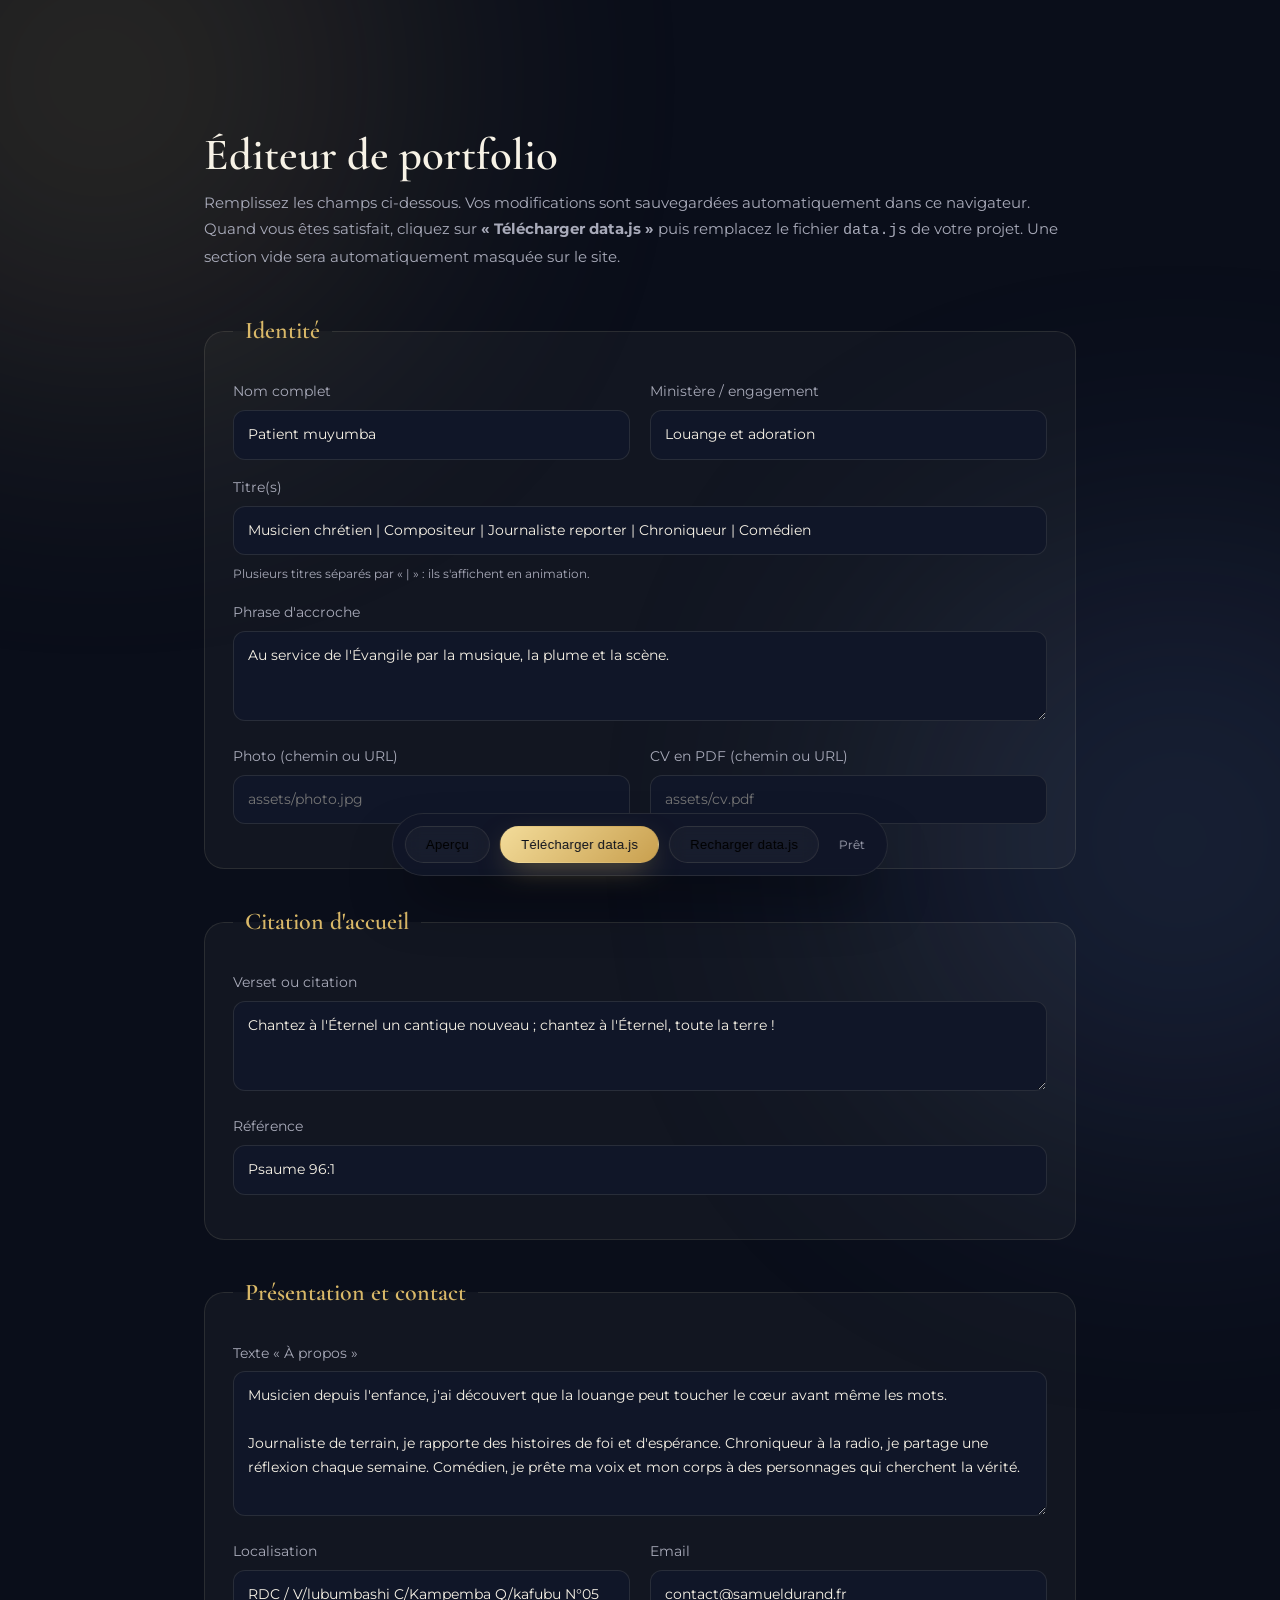
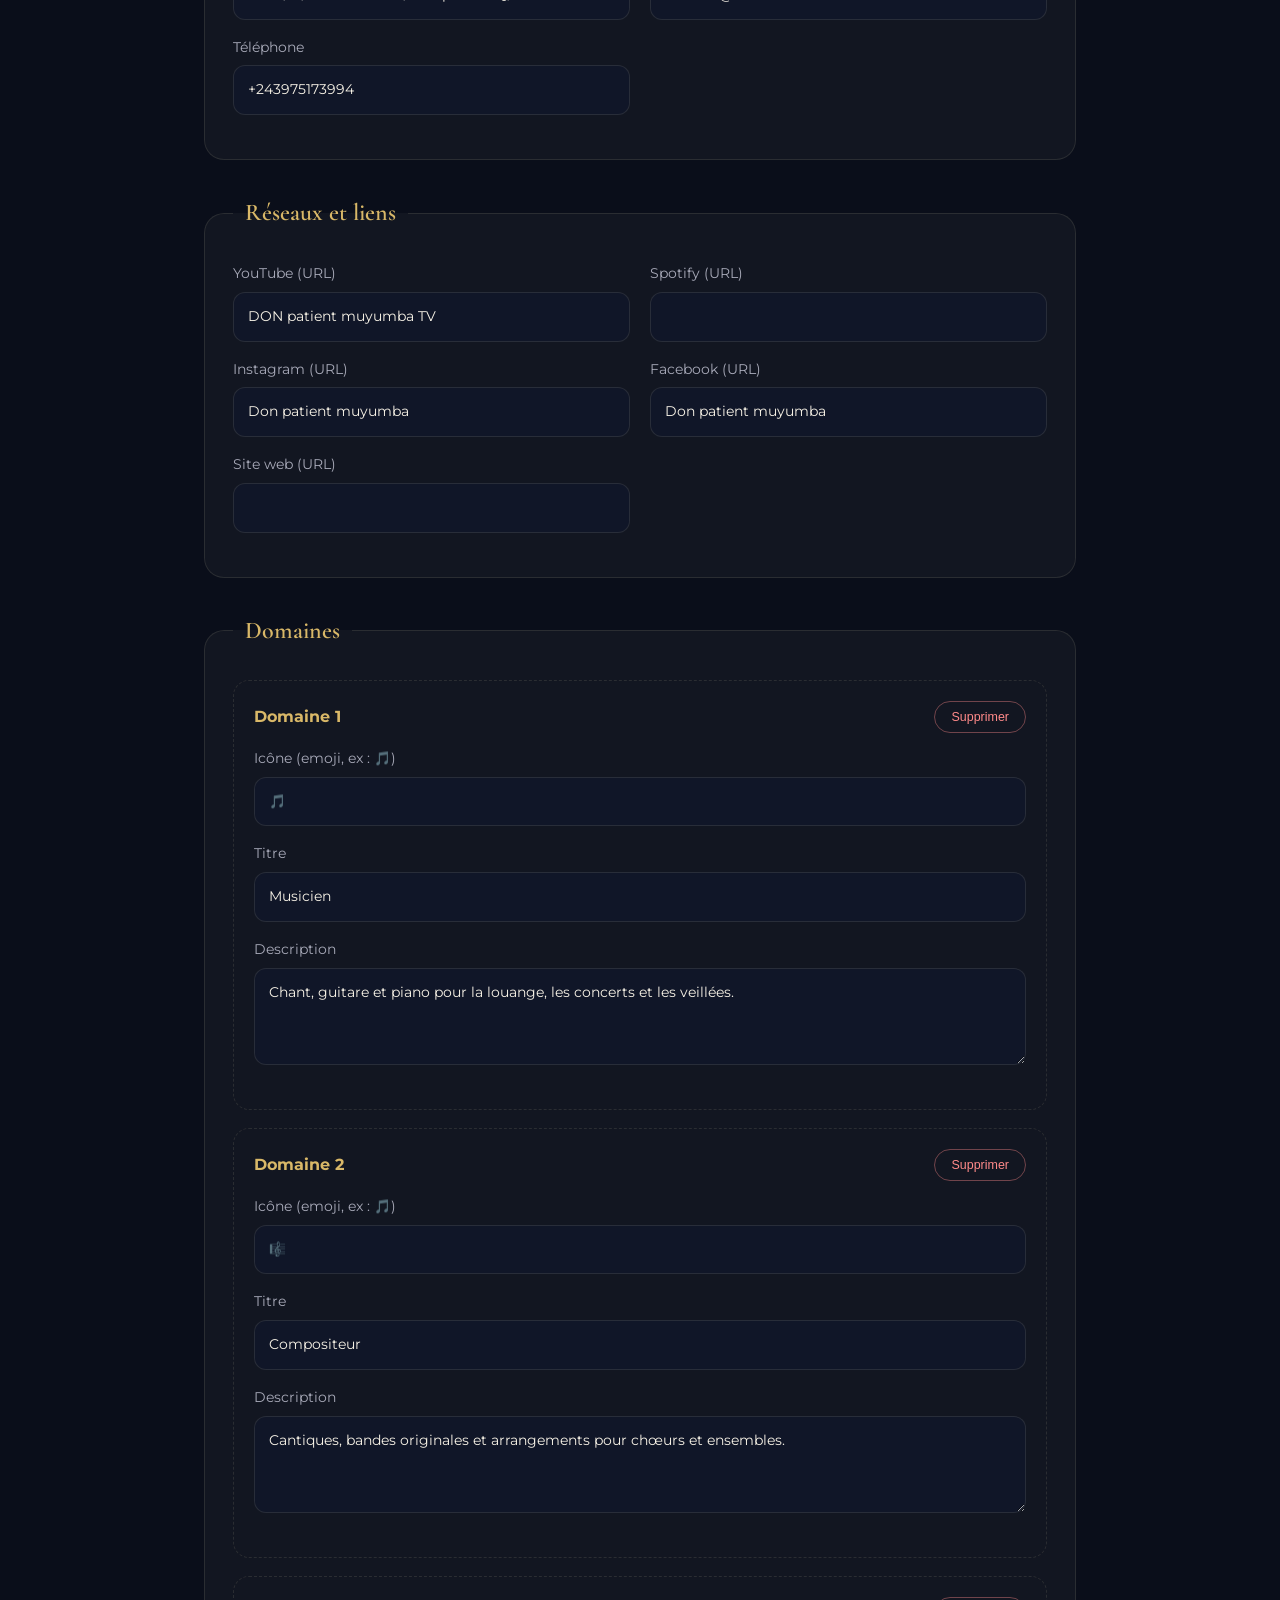
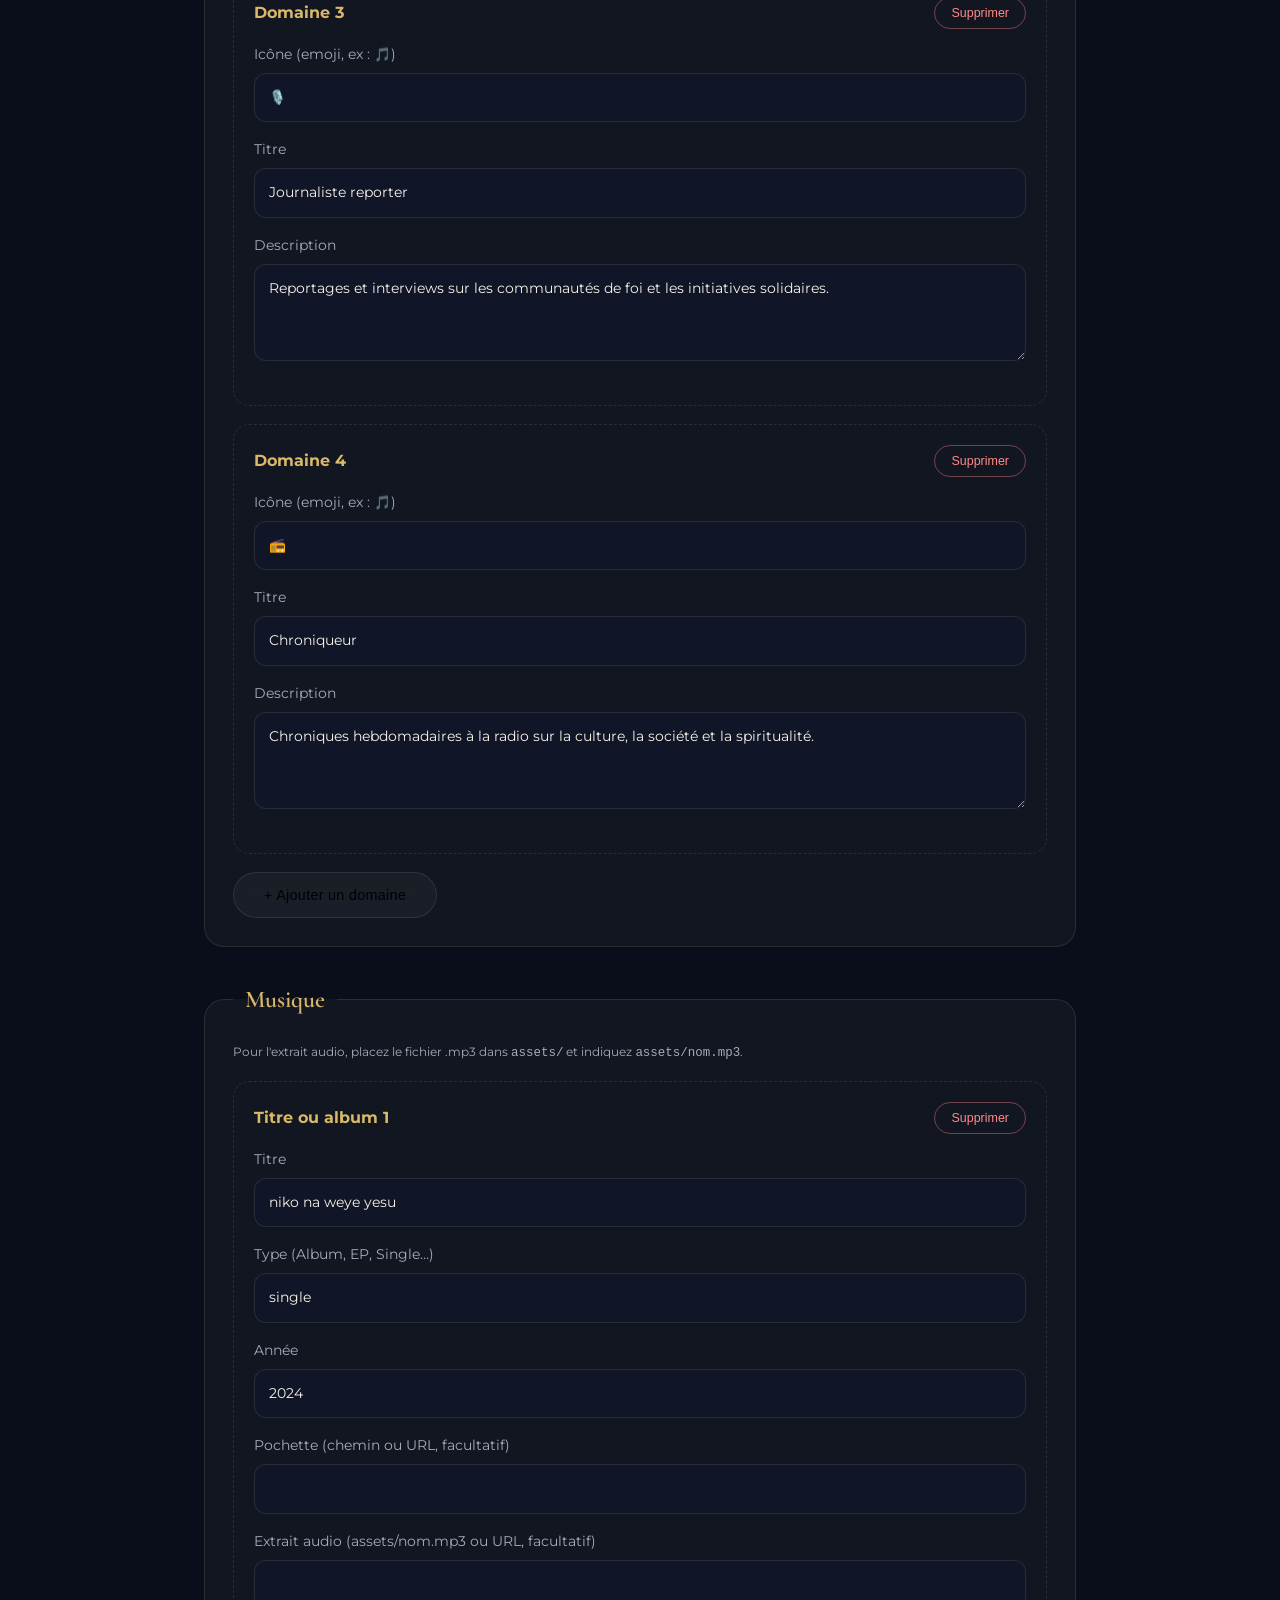
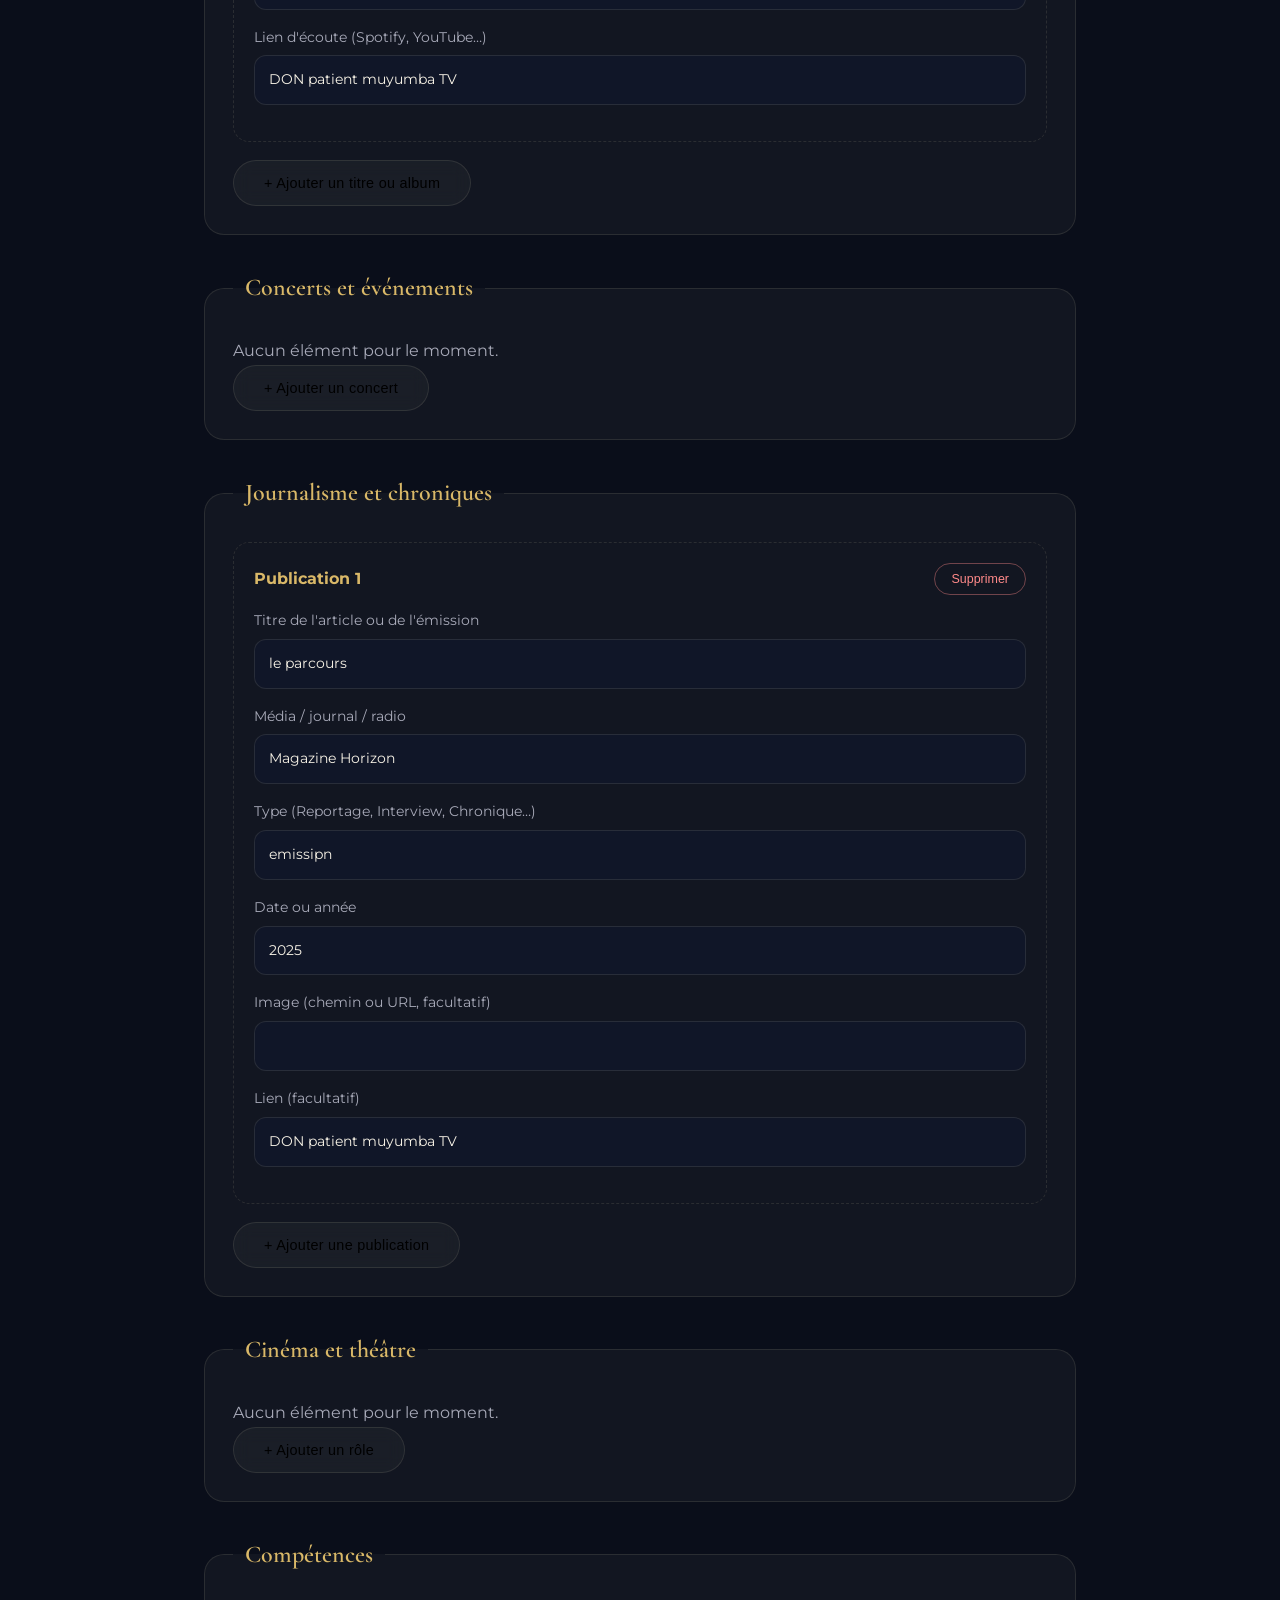
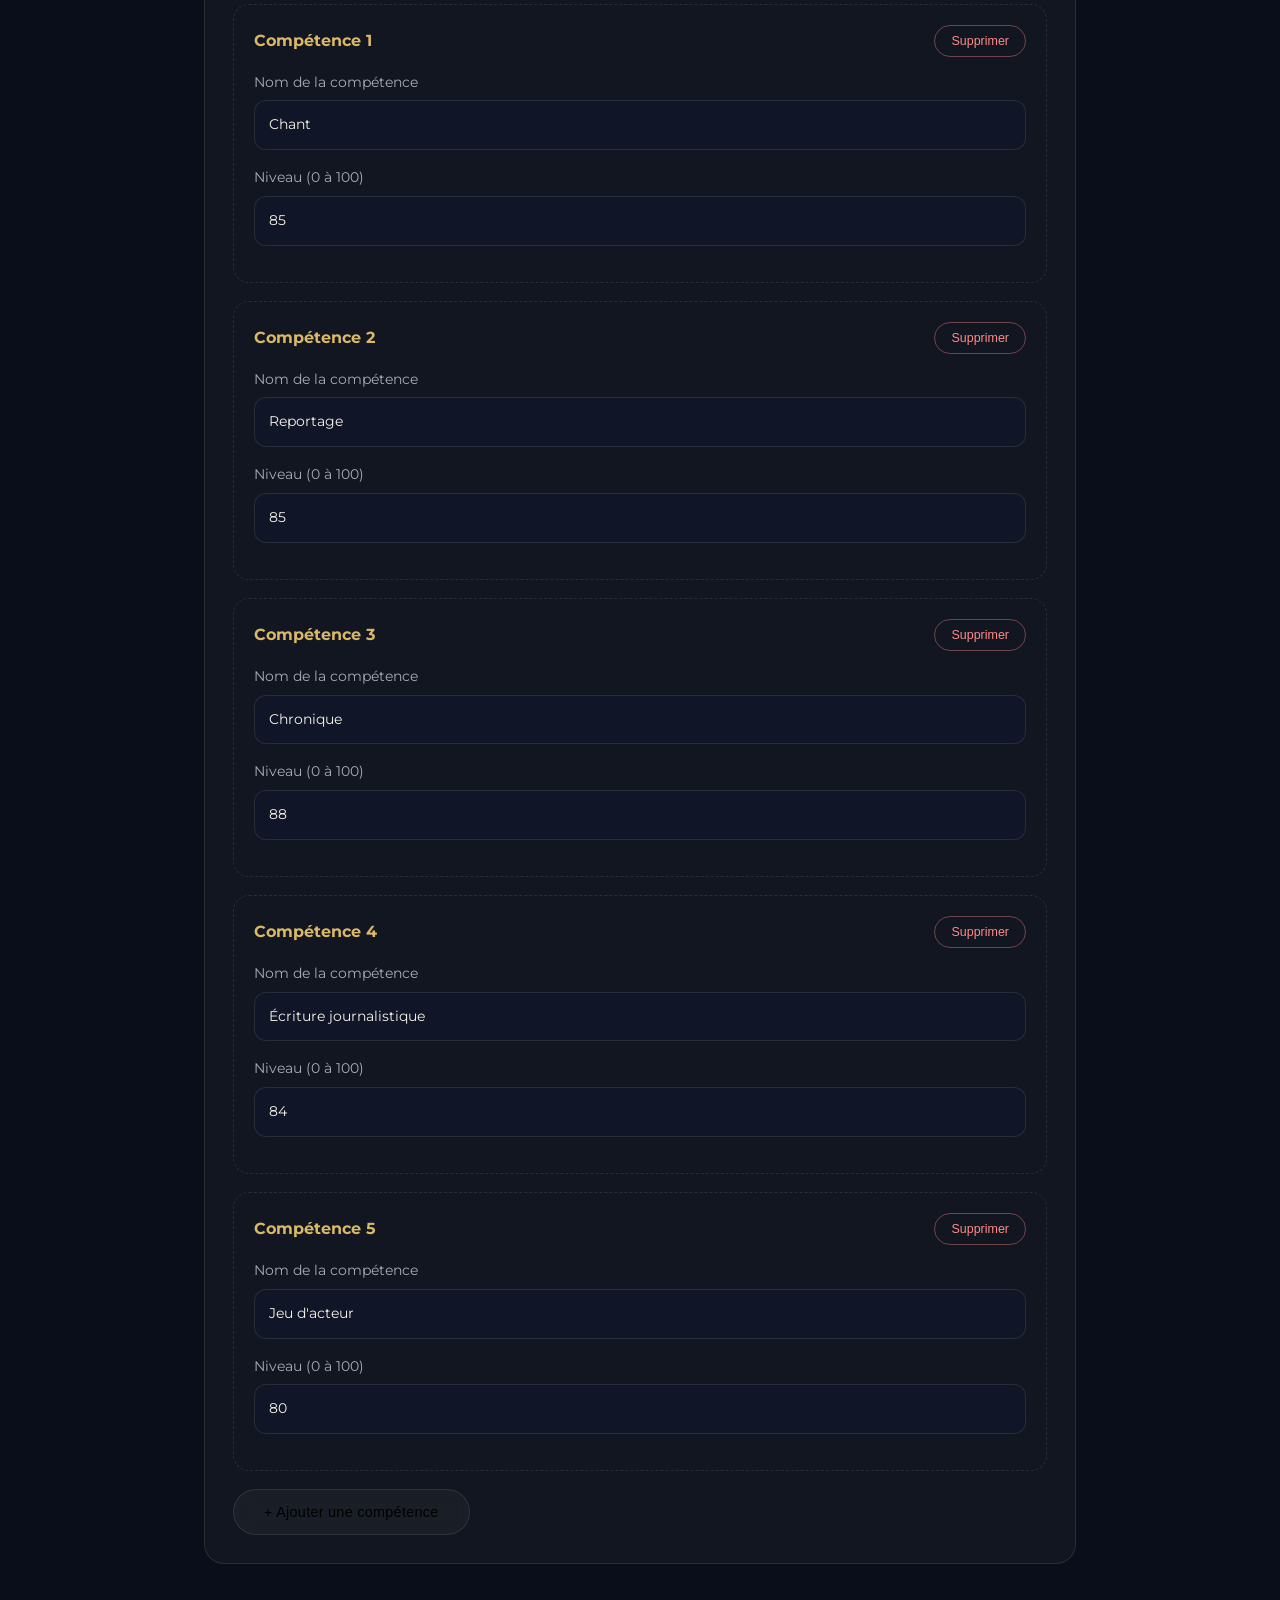
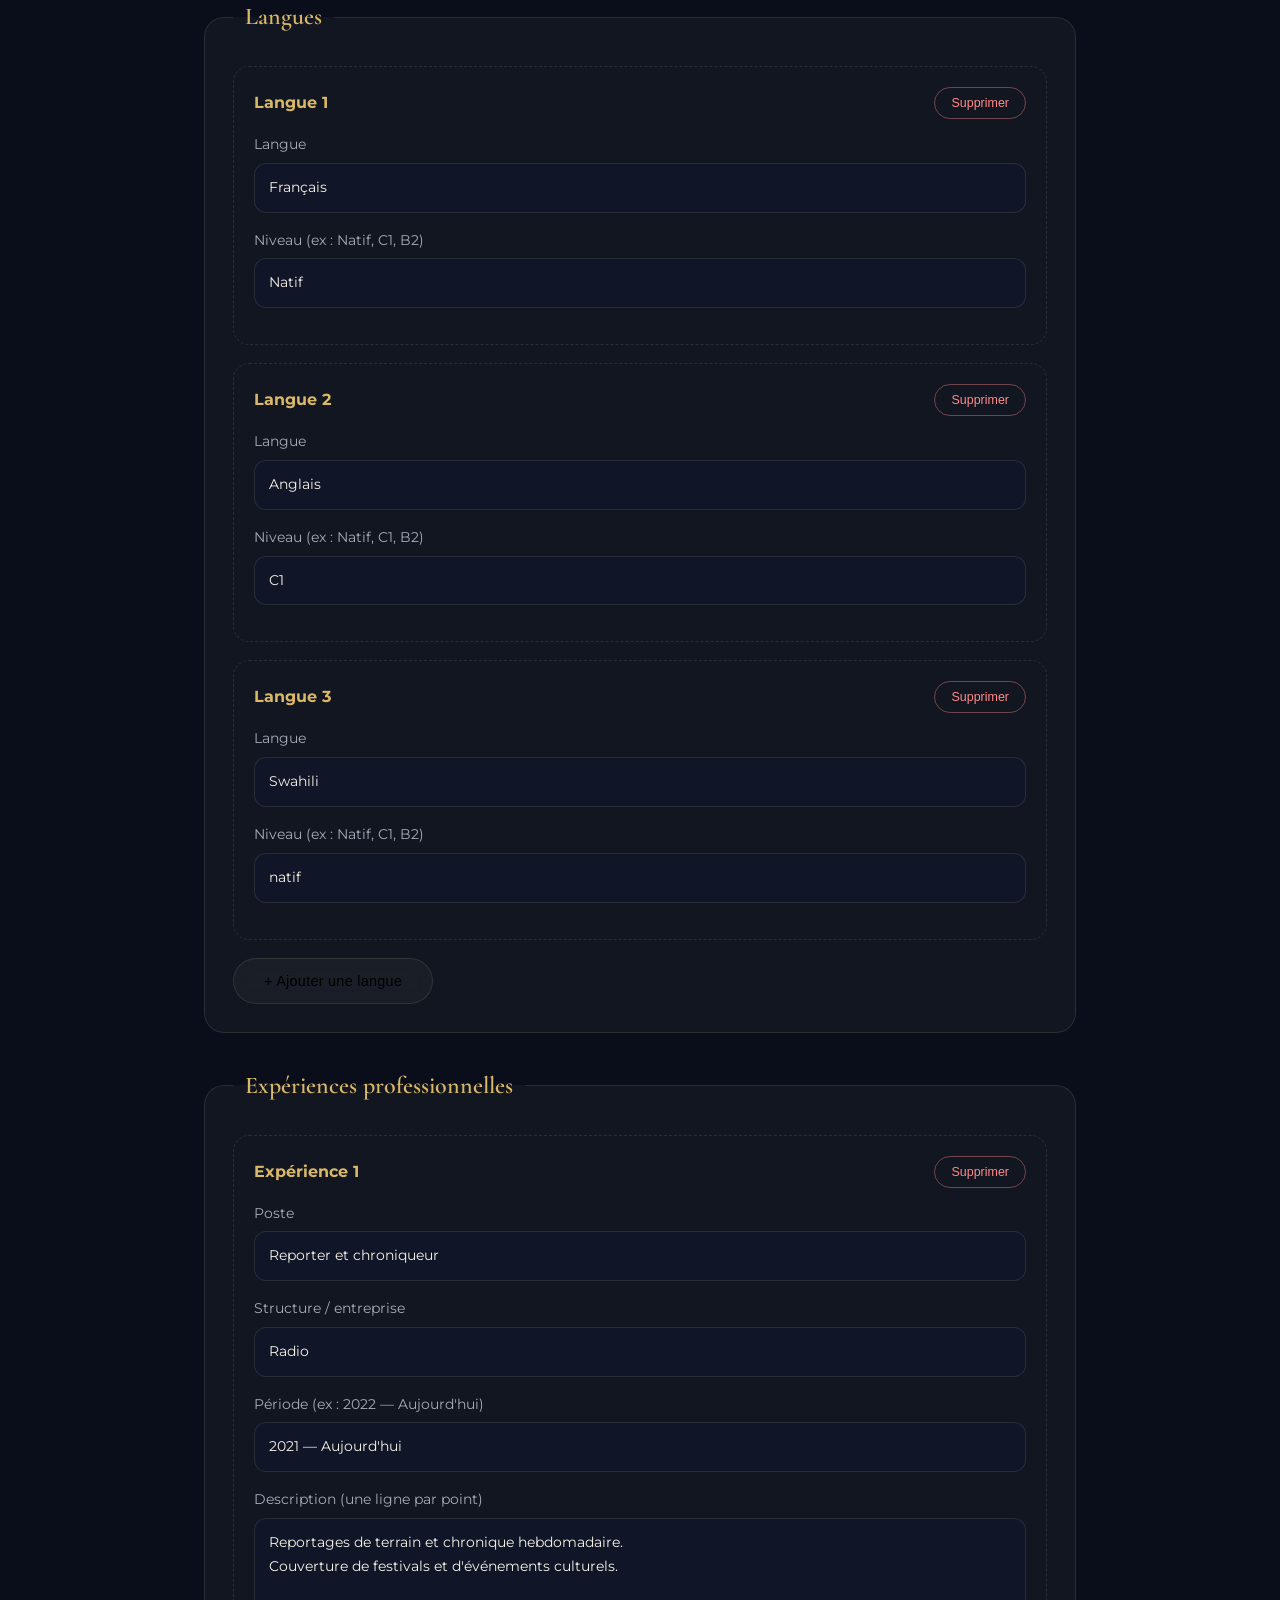
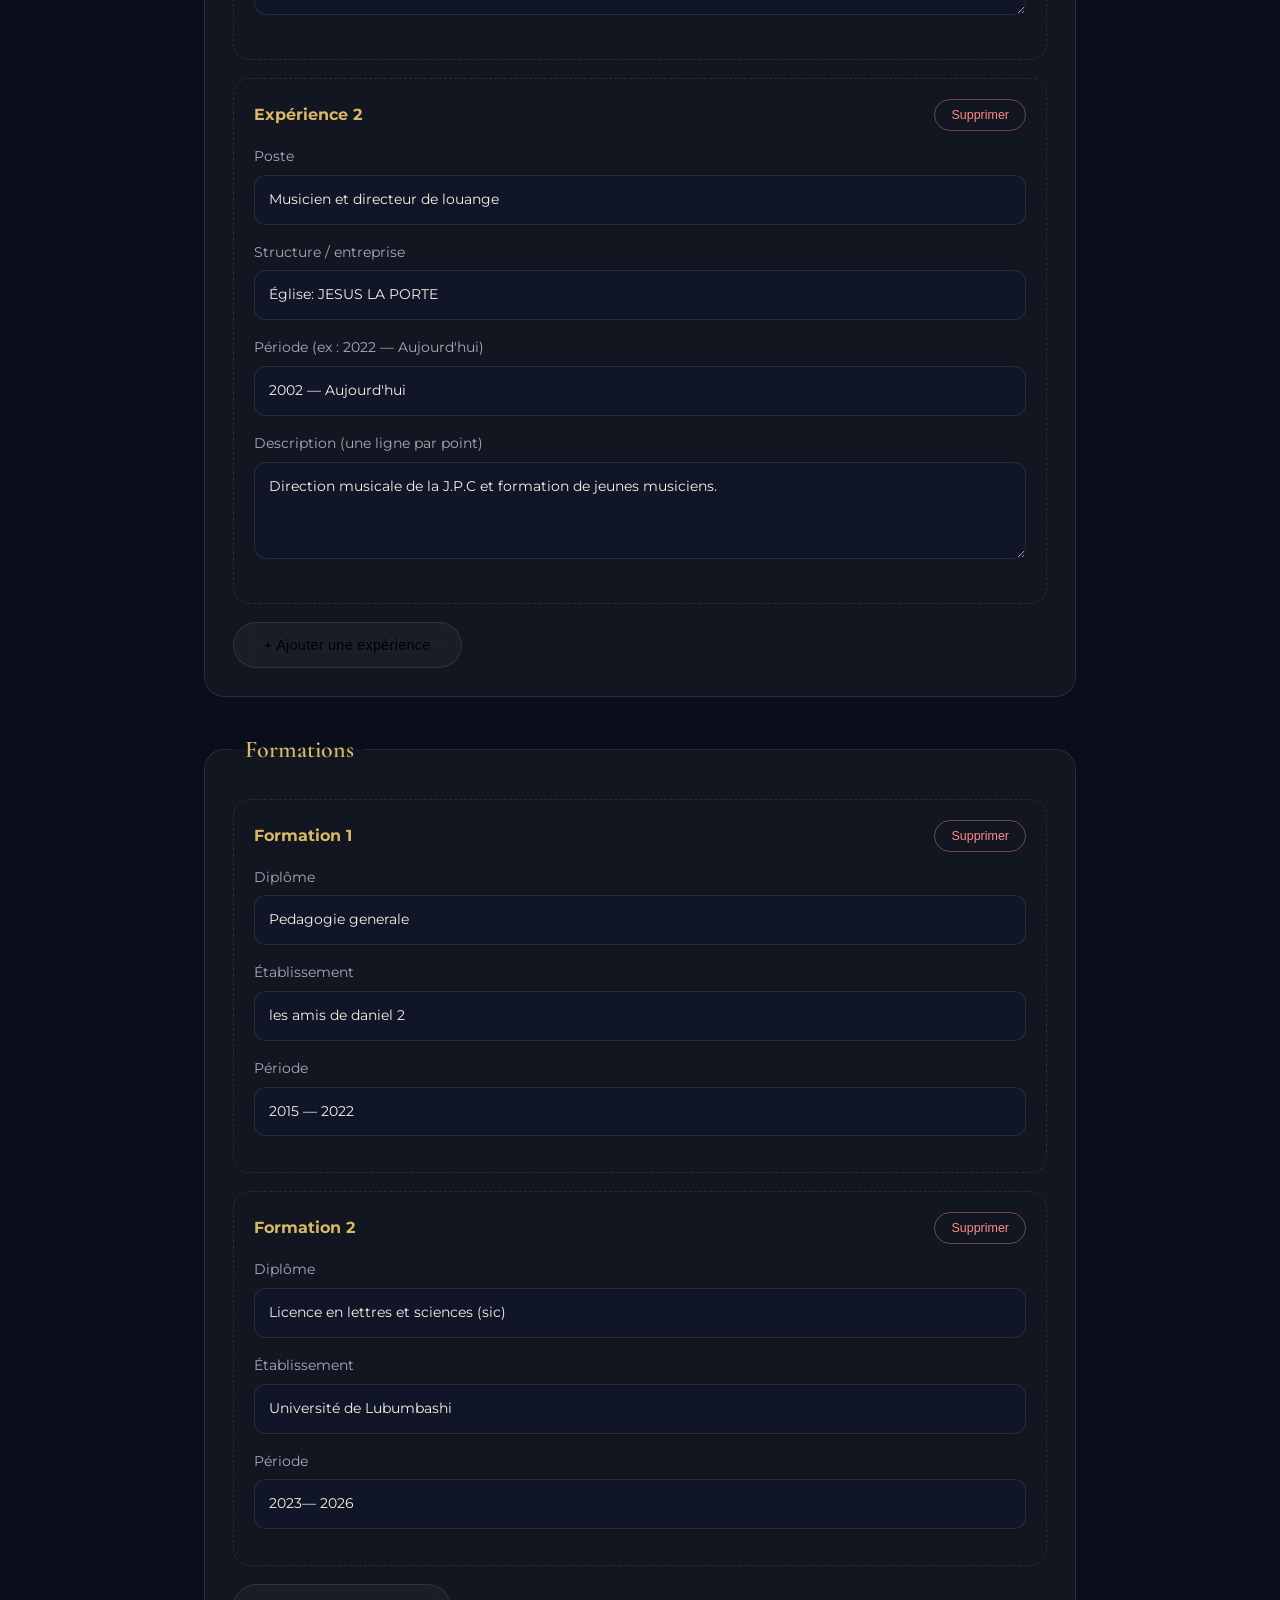
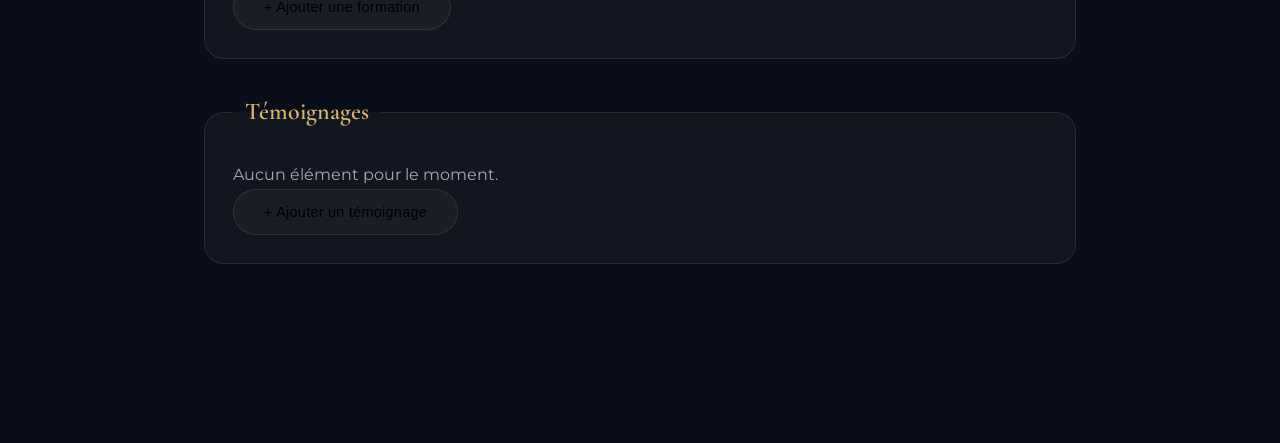
==== editeur.html @ a09bb293 "Add files via upload" ====
<!DOCTYPE html>
<html lang="fr">
<head>
  <meta charset="UTF-8">
  <meta name="viewport" content="width=device-width, initial-scale=1.0">
  <title>Éditeur de portfolio</title>
  <link rel="preconnect" href="https://fonts.googleapis.com">
  <link rel="preconnect" href="https://fonts.gstatic.com" crossorigin>
  <link href="https://fonts.googleapis.com/css2?family=Cormorant+Garamond:wght@500;600;700&family=Montserrat:wght@300;400;500;600&display=swap" rel="stylesheet">
  <link rel="stylesheet" href="style.css">
  <style>
    .editor{max-width:920px;margin:0 auto;padding:130px 24px 150px}
    .editor h1{font-size:2.8rem;font-weight:600;margin-bottom:8px}
    .intro{color:var(--muted);margin-bottom:40px;font-size:.95rem}
    fieldset{
      border:1px solid var(--border);border-radius:var(--radius);
      padding:28px;margin-bottom:32px;background:var(--surface);
    }
    legend{
      font-family:'Cormorant Garamond',serif;font-size:1.5rem;font-weight:600;
      color:var(--gold);padding:0 12px;
    }
    label{display:block;margin-bottom:16px;font-size:.85rem;color:var(--muted)}
    input,textarea{
      width:100%;margin-top:6px;padding:12px 14px;
      background:var(--bg-2);border:1px solid var(--border);border-radius:12px;
      color:var(--text);font:inherit;
    }
    input:focus,textarea:focus{outline:none;border-color:var(--gold)}
    textarea{min-height:90px;resize:vertical}
    .grid-2{display:grid;grid-template-columns:1fr 1fr;gap:0 20px}
    .hint{font-size:.78rem;color:var(--muted);margin:-8px 0 16px}
    .item-card{border:1px dashed var(--border);border-radius:16px;padding:20px;margin-bottom:18px}
    .item-head{display:flex;justify-content:space-between;align-items:center;margin-bottom:14px;color:var(--gold)}
    .btn-small{
      padding:8px 16px;font-size:.78rem;border-radius:999px;cursor:pointer;
      background:transparent;color:#ff8a8a;border:1px solid rgba(255,138,138,.4);
    }
    .toolbar{
      position:fixed;bottom:24px;left:50%;transform:translateX(-50%);
      display:flex;gap:10px;flex-wrap:wrap;justify-content:center;align-items:center;
      padding:12px;width:max-content;max-width:94vw;
      background:rgba(16,22,40,.94);backdrop-filter:blur(14px);
      border:1px solid var(--border);border-radius:999px;box-shadow:var(--shadow);z-index:200;
    }
    .toolbar .btn{padding:10px 20px;font-size:.82rem}
    #status{font-size:.78rem;color:var(--muted);padding:0 10px}
    @media (max-width:640px){.grid-2{grid-template-columns:1fr}}
  </style>
</head>
<body>

  <div class="glow g1"></div>
  <div class="glow g2"></div>

  <main class="editor">
    <h1>Éditeur de portfolio</h1>
    <p class="intro">
      Remplissez les champs ci-dessous. Vos modifications sont sauvegardées automatiquement dans ce navigateur.
      Quand vous êtes satisfait, cliquez sur <strong>« Télécharger data.js »</strong> puis remplacez le fichier
      <code>data.js</code> de votre projet. Une section vide sera automatiquement masquée sur le site.
    </p>

    <form id="form" onsubmit="return false">

      <fieldset>
        <legend>Identité</legend>
        <div class="grid-2">
          <label>Nom complet <input data-path="personal.nom"></label>
          <label>Ministère / engagement <input data-path="personal.ministere" placeholder="Louange et adoration"></label>
        </div>
        <label>Titre(s) <input data-path="personal.titre" placeholder="Musicien | Compositeur | Journaliste | Chroniqueur | Comédien"></label>
        <p class="hint">Plusieurs titres séparés par « | » : ils s'affichent en animation.</p>
        <label>Phrase d'accroche <textarea data-path="personal.tagline" rows="2"></textarea></label>
        <div class="grid-2">
          <label>Photo (chemin ou URL) <input data-path="personal.photo" placeholder="assets/photo.jpg"></label>
          <label>CV en PDF (chemin ou URL) <input data-path="personal.cv" placeholder="assets/cv.pdf"></label>
        </div>
      </fieldset>

      <fieldset>
        <legend>Citation d'accueil</legend>
        <label>Verset ou citation <textarea data-path="citation.texte" rows="2" placeholder="Chantez à l'Éternel un cantique nouveau…"></textarea></label>
        <label>Référence <input data-path="citation.reference" placeholder="Psaume 96:1"></label>
      </fieldset>

      <fieldset>
        <legend>Présentation et contact</legend>
        <label>Texte « À propos » <textarea data-path="about" rows="5"></textarea></label>
        <div class="grid-2">
          <label>Localisation <input data-path="personal.localisation"></label>
          <label>Email <input type="email" data-path="personal.email"></label>
          <label>Téléphone <input data-path="personal.telephone"></label>
        </div>
      </fieldset>

      <fieldset>
        <legend>Réseaux et liens</legend>
        <div class="grid-2">
          <label>YouTube (URL) <input data-path="socials.youtube"></label>
          <label>Spotify (URL) <input data-path="socials.spotify"></label>
          <label>Instagram (URL) <input data-path="socials.instagram"></label>
          <label>Facebook (URL) <input data-path="socials.facebook"></label>
          <label>Site web (URL) <input data-path="socials.website"></label>
        </div>
      </fieldset>

      <fieldset>
        <legend>Domaines</legend>
        <div id="list-domaines"></div>
        <button type="button" class="btn btn-ghost" data-add="domaines">+ Ajouter un domaine</button>
      </fieldset>

      <fieldset>
        <legend>Musique</legend>
        <p class="hint">Pour l'extrait audio, placez le fichier .mp3 dans <code>assets/</code> et indiquez <code>assets/nom.mp3</code>.</p>
        <div id="list-albums"></div>
        <button type="button" class="btn btn-ghost" data-add="albums">+ Ajouter un titre ou album</button>
      </fieldset>

      <fieldset>
        <legend>Concerts et événements</legend>
        <div id="list-concerts"></div>
        <button type="button" class="btn btn-ghost" data-add="concerts">+ Ajouter un concert</button>
      </fieldset>

      <fieldset>
        <legend>Journalisme et chroniques</legend>
        <div id="list-medias"></div>
        <button type="button" class="btn btn-ghost" data-add="medias">+ Ajouter une publication</button>
      </fieldset>

      <fieldset>
        <legend>Cinéma et théâtre</legend>
        <div id="list-roles"></div>
        <button type="button" class="btn btn-ghost" data-add="roles">+ Ajouter un rôle</button>
      </fieldset>

      <fieldset>
        <legend>Compétences</legend>
        <div id="list-skills"></div>
        <button type="button" class="btn btn-ghost" data-add="skills">+ Ajouter une compétence</button>
      </fieldset>

      <fieldset>
        <legend>Langues</legend>
        <div id="list-langues"></div>
        <button type="button" class="btn btn-ghost" data-add="langues">+ Ajouter une langue</button>
      </fieldset>

      <fieldset>
        <legend>Expériences professionnelles</legend>
        <div id="list-experiences"></div>
        <button type="button" class="btn btn-ghost" data-add="experiences">+ Ajouter une expérience</button>
      </fieldset>

      <fieldset>
        <legend>Formations</legend>
        <div id="list-formations"></div>
        <button type="button" class="btn btn-ghost" data-add="formations">+ Ajouter une formation</button>
      </fieldset>

      <fieldset>
        <legend>Témoignages</legend>
        <div id="list-temoignages"></div>
        <button type="button" class="btn btn-ghost" data-add="temoignages">+ Ajouter un témoignage</button>
      </fieldset>

    </form>
  </main>

  <div class="toolbar">
    <button type="button" class="btn btn-ghost" id="btnPreview">Aperçu</button>
    <button type="button" class="btn btn-primary" id="btnDownload">Télécharger data.js</button>
    <button type="button" class="btn btn-ghost" id="btnReload">Recharger data.js</button>
    <span id="status"></span>
  </div>

  <script src="data.js"></script>
  <script>
    const KEY = 'portfolio-draft-musicien';
    const $ = id => document.getElementById(id);
    const clone = o => JSON.parse(JSON.stringify(o));
    const esc = (s = '') => String(s).replace(/[&<>"']/g, c =>
      ({ '&': '&amp;', '<': '&lt;', '>': '&gt;', '"': '&quot;', "'": '&#39;' })[c]);

    // Configuration des listes dynamiques
    const LISTS = {
      domaines: {
        label: 'Domaine',
        fields: [
          { key: 'icone', label: 'Icône (emoji, ex : 🎵)' },
          { key: 'titre', label: 'Titre' },
          { key: 'description', label: 'Description', type: 'textarea' }
        ],
        empty: { icone: '', titre: '', description: '' }
      },
      albums: {
        label: 'Titre ou album',
        fields: [
          { key: 'titre', label: 'Titre' },
          { key: 'type', label: 'Type (Album, EP, Single…)' },
          { key: 'annee', label: 'Année' },
          { key: 'pochette', label: 'Pochette (chemin ou URL, facultatif)' },
          { key: 'audio', label: 'Extrait audio (assets/nom.mp3 ou URL, facultatif)' },
          { key: 'lien', label: 'Lien d\'écoute (Spotify, YouTube…)' }
        ],
        empty: { titre: '', type: '', annee: '', pochette: '', audio: '', lien: '' }
      },
      concerts: {
        label: 'Concert',
        fields: [
          { key: 'date', label: 'Date (ex : 14 juin 2025)' },
          { key: 'evenement', label: 'Événement' },
          { key: 'lieu', label: 'Lieu' }
        ],
        empty: { date: '', evenement: '', lieu: '' }
      },
      medias: {
        label: 'Publication',
        fields: [
          { key: 'titre', label: 'Titre de l\'article ou de l\'émission' },
          { key: 'media', label: 'Média / journal / radio' },
          { key: 'type', label: 'Type (Reportage, Interview, Chronique…)' },
          { key: 'date', label: 'Date ou année' },
          { key: 'image', label: 'Image (chemin ou URL, facultatif)' },
          { key: 'lien', label: 'Lien (facultatif)' }
        ],
        empty: { titre: '', media: '', type: '', date: '', image: '', lien: '' }
      },
      roles: {
        label: 'Rôle',
        fields: [
          { key: 'titre', label: 'Personnage ou rôle' },
          { key: 'production', label: 'Production / film / pièce' },
          { key: 'type', label: 'Type (Film, Théâtre, Série, Court-métrage…)' },
          { key: 'annee', label: 'Année' },
          { key: 'lien', label: 'Lien (facultatif)' }
        ],
        empty: { titre: '', production: '', type: '', annee: '', lien: '' }
      },
      skills: {
        label: 'Compétence',
        fields: [
          { key: 'nom', label: 'Nom de la compétence' },
          { key: 'niveau', label: 'Niveau (0 à 100)', type: 'number' }
        ],
        empty: { nom: '', niveau: 80 }
      },
      langues: {
        label: 'Langue',
        fields: [
          { key: 'nom', label: 'Langue' },
          { key: 'niveau', label: 'Niveau (ex : Natif, C1, B2)' }
        ],
        empty: { nom: '', niveau: '' }
      },
      experiences: {
        label: 'Expérience',
        fields: [
          { key: 'poste', label: 'Poste' },
          { key: 'entreprise', label: 'Structure / entreprise' },
          { key: 'periode', label: 'Période (ex : 2022 — Aujourd\'hui)' },
          { key: 'description', label: 'Description (une ligne par point)', type: 'textarea' }
        ],
        empty: { poste: '', entreprise: '', periode: '', description: '' }
      },
      formations: {
        label: 'Formation',
        fields: [
          { key: 'diplome', label: 'Diplôme' },
          { key: 'etablissement', label: 'Établissement' },
          { key: 'periode', label: 'Période' }
        ],
        empty: { diplome: '', etablissement: '', periode: '' }
      },
      temoignages: {
        label: 'Témoignage',
        fields: [
          { key: 'texte', label: 'Texte du témoignage', type: 'textarea' },
          { key: 'auteur', label: 'Auteur (nom, fonction)' }
        ],
        empty: { texte: '', auteur: '' }
      }
    };

    // Chargement : brouillon sauvegardé, sinon data.js
    function normalize(src) {
      const s = clone(src);
      s.personal = s.personal || {};
      s.citation = s.citation || {};
      s.socials = s.socials || {};
      Object.keys(LISTS).forEach(k => { s[k] = s[k] || []; });
      return s;
    }

    let state;
    try {
      const saved = JSON.parse(localStorage.getItem(KEY));
      state = normalize(saved || PORTFOLIO_DATA);
    } catch (e) {
      state = normalize(PORTFOLIO_DATA);
    }

    const getPath = (obj, path) => path.split('.').reduce((o, k) => o?.[k], obj);
    const setPath = (obj, path, val) => {
      const keys = path.split('.');
      const last = keys.pop();
      keys.reduce((o, k) => o[k], obj)[last] = val;
    };

    function persist() {
      try { localStorage.setItem(KEY, JSON.stringify(state)); } catch (e) {}
      $('status').textContent = 'Sauvegardé automatiquement';
    }

    function fillSimpleFields() {
      document.querySelectorAll('[data-path]').forEach(el => {
        el.value = getPath(state, el.dataset.path) ?? '';
      });
    }

    function fieldHTML(f, value, attrs) {
      const input = f.type === 'textarea'
        ? `<textarea ${attrs} rows="3">${esc(value)}</textarea>`
        : `<input type="${f.type === 'number' ? 'number' : 'text'}" ${f.type === 'number' ? 'min="0" max="100"' : ''} ${attrs} value="${esc(value)}">`;
      return `<label>${f.label}${input}</label>`;
    }

    function renderList(key) {
      const cfg = LISTS[key];
      const items = state[key] || [];
      $('list-' + key).innerHTML = items.map((item, idx) => `
        <div class="item-card">
          <div class="item-head">
            <strong>${cfg.label} ${idx + 1}</strong>
            <button type="button" class="btn-small" data-remove="${key}" data-index="${idx}">Supprimer</button>
          </div>
          ${cfg.fields.map(f => fieldHTML(
            f,
            item[f.key] ?? '',
            `data-list="${key}" data-index="${idx}" data-field="${f.key}"`
          )).join('')}
        </div>`).join('') || '<p class="muted">Aucun élément pour le moment.</p>';
    }

    function renderAllLists() {
      Object.keys(LISTS).forEach(renderList);
    }

    // Saisie dans les champs simples et les listes
    $('form').addEventListener('input', e => {
      const t = e.target;
      if (t.dataset.path) {
        setPath(state, t.dataset.path, t.value);
      } else if (t.dataset.list) {
        const item = state[t.dataset.list][Number(t.dataset.index)];
        item[t.dataset.field] = t.type === 'number' ? Number(t.value) : t.value;
      } else {
        return;
      }
      persist();
    });

    // Ajout et suppression d'éléments
    document.addEventListener('click', e => {
      const add = e.target.closest('[data-add]');
      const remove = e.target.closest('[data-remove]');

      if (add) {
        const key = add.dataset.add;
        state[key].push({ ...LISTS[key].empty });
        renderList(key);
        persist();
      }
      if (remove && confirm('Supprimer cet élément ?')) {
        const key = remove.dataset.remove;
        state[key].splice(Number(remove.dataset.index), 1);
        renderList(key);
        persist();
      }
    });

    // Barre d'actions
    $('btnPreview').addEventListener('click', () => {
      persist();
      window.open('index.html?preview=1', '_blank');
    });

    $('btnDownload').addEventListener('click', () => {
      const content = `// Données du portfolio — généré par l'éditeur\nconst PORTFOLIO_DATA = ${JSON.stringify(state, null, 2)};\n`;
      const url = URL.createObjectURL(new Blob([content], { type: 'text/javascript' }));
      const a = document.createElement('a');
      a.href = url;
      a.download = 'data.js';
      a.click();
      setTimeout(() => URL.revokeObjectURL(url), 1000);
      $('status').textContent = 'data.js téléchargé ✔';
    });

    $('btnReload').addEventListener('click', () => {
      if (confirm('Remplacer le brouillon par le contenu actuel de data.js ?')) {
        state = normalize(PORTFOLIO_DATA);
        persist();
        fillSimpleFields();
        renderAllLists();
      }
    });

    // Initialisation
    fillSimpleFields();
    renderAllLists();
    $('status').textContent = 'Prêt';
  </script>
</body>
</html>
---- style.css ----
[hidden]{display:none!important}

/* ===== Base ===== */
*{margin:0;padding:0;box-sizing:border-box}

:root{
  --bg:#0a0e1a;
  --bg-2:#101628;
  --surface:rgba(255,248,230,.035);
  --border:rgba(255,240,200,.1);
  --text:#f7f2e6;
  --muted:#a8aab9;
  --gold:#d9b868;
  --gold-2:#f3dc9a;
  --azure:#6f8fd8;
  --grad:linear-gradient(135deg,#f3dc9a,#c9a04f);
  --radius:20px;
  --shadow:0 30px 60px -20px rgba(0,0,0,.7);
  --t:.35s ease;
}

html{scroll-behavior:smooth}
body{
  font-family:'Montserrat',system-ui,sans-serif;
  background:var(--bg);color:var(--text);
  line-height:1.75;font-weight:400;overflow-x:hidden;
  -webkit-font-smoothing:antialiased;
}
h1,h2,h3,h4{font-family:'Cormorant Garamond',serif;font-weight:700;line-height:1.15}
a{color:inherit;text-decoration:none}
img{max-width:100%;display:block}

/* ===== Apparition au scroll ===== */
.reveal{
  opacity:0;transform:translateY(40px);
  transition:opacity .9s cubic-bezier(.22,1,.36,1),transform .9s cubic-bezier(.22,1,.36,1);
}
.reveal.visible{opacity:1;transform:none}

.container{max-width:1160px;margin:0 auto;padding:0 24px}
.section{padding:120px 0;position:relative}
.section.alt{background:var(--bg-2)}
.section-title{
  font-size:clamp(2.2rem,4vw,3.2rem);font-weight:600;
  text-align:center;margin-bottom:64px;
}
.section-title::after{
  content:'';display:block;width:70px;height:2px;
  background:var(--grad);margin:18px auto 0;border-radius:99px;
}
.sub-title{font-size:1.9rem;font-weight:600;margin:90px 0 36px;text-align:center}
.muted{color:var(--muted)}

/* ===== Boutons ===== */
.btn{
  display:inline-flex;align-items:center;gap:8px;
  padding:14px 30px;border-radius:999px;
  font-weight:500;font-size:.9rem;letter-spacing:.02em;
  border:1px solid transparent;cursor:pointer;transition:var(--t);
}
.btn-primary{background:var(--grad);color:#0a0e1a;box-shadow:0 10px 30px -10px rgba(217,184,104,.6)}
.btn-primary:hover{transform:translateY(-3px);box-shadow:0 16px 40px -10px rgba(217,184,104,.8)}
.btn-ghost{border-color:var(--border);background:var(--surface);backdrop-filter:blur(8px)}
.btn-ghost:hover{border-color:var(--gold);color:var(--gold);transform:translateY(-3px)}

/* ===== Lumières de fond ===== */
.glow{
  position:fixed;width:600px;height:600px;border-radius:50%;
  filter:blur(140px);opacity:.16;z-index:-1;pointer-events:none;
  animation:drift 20s ease-in-out infinite alternate;
}
.g1{background:var(--gold);top:-220px;left:-200px}
.g2{background:var(--azure);bottom:-240px;right:-200px;animation-delay:-10s}

/* ===== Navigation ===== */
.navbar{
  position:fixed;top:0;left:0;right:0;z-index:100;
  display:flex;justify-content:space-between;align-items:center;
  padding:22px 6%;transition:var(--t);
}
.navbar.scrolled{
  background:rgba(10,14,26,.88);backdrop-filter:blur(10px);
  padding:14px 6%;border-bottom:1px solid var(--border);
}
.logo{
  width:48px;height:48px;border-radius:50%;
  border:1px solid var(--gold);display:grid;place-items:center;
  font-family:'Cormorant Garamond',serif;font-weight:700;
  color:var(--gold-2);font-size:1.15rem;background:rgba(10,14,26,.6);
}
.nav-links{display:flex;gap:30px}
.nav-links a{
  font-size:.82rem;letter-spacing:.06em;color:var(--muted);position:relative;transition:color var(--t);
}
.nav-links a::after{
  content:'';position:absolute;left:0;bottom:-6px;width:0;height:1px;
  background:var(--grad);transition:width var(--t);
}
.nav-links a:hover,.nav-links a.active{color:var(--text)}
.nav-links a:hover::after,.nav-links a.active::after{width:100%}

.burger{
  display:none;background:none;border:0;cursor:pointer;
  width:30px;height:22px;flex-direction:column;justify-content:space-between;
}
.burger span{display:block;height:2px;background:var(--text);border-radius:2px;transition:var(--t)}
.burger.active span:nth-child(1){transform:translateY(10px) rotate(45deg)}
.burger.active span:nth-child(2){transform:translateY(-10px) rotate(-45deg)}

/* ===== Accueil ===== */
.hero{
  min-height:100vh;max-width:1160px;margin:0 auto;
  padding:140px 24px 80px;
  display:grid;grid-template-columns:1.2fr .8fr;align-items:center;gap:60px;position:relative;
}
.hero-eyebrow{
  color:var(--gold);letter-spacing:.3em;text-transform:uppercase;
  font-size:.75rem;margin-bottom:16px;
}
.hero h1{font-size:clamp(3.2rem,7vw,5.8rem);font-weight:600;margin-bottom:10px}
.hero-titre{
  font-family:'Cormorant Garamond',serif;font-style:italic;font-weight:500;
  font-size:clamp(1.3rem,2.6vw,1.9rem);color:var(--gold);
  min-height:1.4em;margin-bottom:22px;
}
.cursor{
  display:inline-block;width:2px;height:1em;margin-left:4px;
  background:var(--gold);vertical-align:-.15em;animation:blink 1s steps(1) infinite;
}
.hero-tagline{color:var(--muted);max-width:520px;margin-bottom:40px;font-size:1.02rem}
.hero-buttons{display:flex;gap:16px;flex-wrap:wrap}

.hero-photo{display:flex;justify-content:center}
.photo-ring{
  width:min(370px,80vw);aspect-ratio:3/4;
  border-radius:50% 50% 24px 24px / 30% 30% 24px 24px;
  padding:6px;background:var(--grad);
  box-shadow:0 0 90px -10px rgba(217,184,104,.35),var(--shadow);
  animation:float 7s ease-in-out infinite;
}
.photo-ring img,.photo-initials{width:100%;height:100%;border-radius:inherit;object-fit:cover}
.photo-initials{
  background:var(--bg-2);display:grid;place-items:center;
  font-family:'Cormorant Garamond',serif;font-size:6rem;color:var(--gold);
}

.scroll-down{
  position:absolute;bottom:30px;left:50%;transform:translateX(-50%);
  width:44px;height:44px;border:1px solid var(--border);border-radius:50%;
  display:grid;place-items:center;color:var(--gold);animation:bounce 2s infinite;
}

/* ===== Citation ===== */
.verse{
  padding:110px 0;text-align:center;
  background:radial-gradient(ellipse at center,rgba(217,184,104,.08),transparent 70%);
}
.verse-text{
  font-family:'Cormorant Garamond',serif;font-style:italic;
  font-size:clamp(1.7rem,3.2vw,2.6rem);line-height:1.4;
  max-width:820px;margin:0 auto 20px;color:var(--gold-2);
}
.verse-ref{letter-spacing:.25em;text-transform:uppercase;font-size:.75rem;color:var(--muted)}

/* ===== À propos ===== */
.about-grid{display:grid;grid-template-columns:1.4fr 1fr;gap:60px;align-items:start}
.about-text{font-size:1.05rem;color:var(--muted);white-space:pre-line}
.about-infos{
  background:var(--surface);border:1px solid var(--border);
  border-radius:var(--radius);padding:32px;backdrop-filter:blur(10px);
}
.info-row{
  display:flex;justify-content:space-between;gap:16px;
  padding:14px 0;border-bottom:1px solid var(--border);font-size:.92rem;
}
.info-row:last-child{border-bottom:0}
.info-row span:first-child{color:var(--muted)}
.info-row span:last-child{text-align:right;word-break:break-word}

/* ===== Cartes génériques ===== */
.grid-cards{display:grid;grid-template-columns:repeat(auto-fill,minmax(290px,1fr));gap:28px}
.card{
  background:var(--surface);border:1px solid var(--border);
  border-radius:var(--radius);padding:30px;transition:var(--t);overflow:hidden;
}
.card:hover{border-color:rgba(217,184,104,.4);transform:translateY(-4px)}
.card h3{font-size:1.5rem;margin:6px 0 4px;font-weight:600}
.card h4{font-family:'Montserrat',sans-serif;font-weight:500;color:var(--azure);font-size:.92rem;margin-bottom:12px}
.card p{color:var(--muted);white-space:pre-line;font-size:.92rem}
.period{
  display:inline-block;font-size:.72rem;letter-spacing:.14em;
  text-transform:uppercase;color:var(--gold);
}

/* Domaines */
.domain{text-align:center}
.domain .icon{font-size:2.4rem;margin-bottom:14px;line-height:1}
.domain h3{font-size:1.45rem}

/* Médias */
.media-img{margin:-30px -30px 22px;aspect-ratio:16/9;overflow:hidden}
.media-img img{width:100%;height:100%;object-fit:cover;transition:transform .6s ease}
.card:hover .media-img img{transform:scale(1.05)}
.card .project-link{display:inline-block;margin-top:14px}

/* ===== Musique (albums) ===== */
.projects-grid{display:grid;grid-template-columns:repeat(auto-fill,minmax(300px,1fr));gap:32px}
.project-card{
  background:var(--surface);border:1px solid var(--border);
  border-radius:var(--radius);overflow:hidden;transition:var(--t);
}
.project-card:hover{transform:translateY(-8px);box-shadow:var(--shadow);border-color:rgba(217,184,104,.35)}
.project-img{aspect-ratio:1/1;overflow:hidden;background:var(--bg-2)}
.project-img img{width:100%;height:100%;object-fit:cover;transition:transform .6s ease}
.project-card:hover .project-img img{transform:scale(1.06)}
.project-img.placeholder{display:grid;place-items:center;background:var(--grad)}
.project-img.placeholder span{font-family:'Cormorant Garamond',serif;font-size:5rem;color:#0a0e1a}
.project-body{padding:26px}
.project-body h3{font-size:1.5rem;margin:8px 0 6px}
.project-body .muted{font-size:.85rem}
.project-link{color:var(--gold);font-weight:500;font-size:.88rem;letter-spacing:.03em;transition:letter-spacing var(--t)}
.project-link:hover{letter-spacing:.08em}
audio{width:100%;height:44px;margin-top:16px;border-radius:999px;color-scheme:dark}

/* ===== Concerts ===== */
.concerts-list{max-width:860px;margin:0 auto}
.concert{
  display:flex;align-items:center;gap:28px;
  padding:26px 32px;margin-bottom:18px;
  background:var(--surface);border:1px solid var(--border);
  border-radius:var(--radius);transition:var(--t);
}
.concert:hover{border-color:var(--gold);transform:translateX(6px)}
.concert-date{
  min-width:160px;font-family:'Cormorant Garamond',serif;
  font-size:1.5rem;font-weight:600;color:var(--gold);
}
.concert h3{font-size:1.45rem;margin-bottom:2px}
.concert p{font-size:.92rem}

/* ===== Compétences ===== */
.skills-grid{display:grid;grid-template-columns:repeat(auto-fit,minmax(260px,1fr));gap:30px}
.skill-head{display:flex;justify-content:space-between;margin-bottom:10px;font-weight:500;font-size:.95rem}
.skill-head span:last-child{color:var(--gold)}
.skill-bar{height:6px;background:var(--surface);border:1px solid var(--border);border-radius:99px;overflow:hidden}
.skill-bar span{
  display:block;height:100%;width:0;background:var(--grad);border-radius:99px;
  transition:width 1.4s cubic-bezier(.22,1,.36,1) .2s;
}
.skill.visible .skill-bar span{width:var(--w)}

.langues{display:flex;flex-wrap:wrap;justify-content:center;gap:14px}
.chip{
  padding:10px 22px;border:1px solid var(--border);border-radius:999px;
  background:var(--surface);font-size:.9rem;
}
.chip small{color:var(--gold);margin-left:8px;font-size:.8rem}

/* ===== Parcours ===== */
.timeline{position:relative;max-width:820px;margin:0 auto;padding-left:40px}
.timeline::before{
  content:'';position:absolute;left:10px;top:8px;bottom:8px;width:1px;
  background:linear-gradient(var(--gold),var(--azure),transparent);
}
.timeline-item{position:relative;margin-bottom:40px}
.timeline-item .dot{
  position:absolute;left:-38px;top:28px;width:16px;height:16px;border-radius:50%;
  background:var(--bg);border:2px solid var(--gold);
  box-shadow:0 0 0 6px rgba(217,184,104,.1);
}
.formations{display:grid;grid-template-columns:repeat(auto-fit,minmax(300px,1fr));gap:24px;max-width:1000px;margin:0 auto}

/* ===== Témoignages ===== */
.quotes{display:grid;grid-template-columns:repeat(auto-fit,minmax(300px,1fr));gap:28px}
.quote{
  position:relative;padding:44px 34px 30px;
  background:var(--surface);border:1px solid var(--border);border-radius:var(--radius);
}
.quote::before{
  content:'“';position:absolute;top:-6px;left:26px;
  font-family:'Cormorant Garamond',serif;font-size:5.5rem;line-height:1;color:var(--gold);opacity:.6;
}
.quote p{font-family:'Cormorant Garamond',serif;font-style:italic;font-size:1.2rem;line-height:1.5;margin-bottom:16px}
.quote span{color:var(--gold);font-size:.78rem;letter-spacing:.14em;text-transform:uppercase}

/* ===== Contact ===== */
.contact{text-align:center}
.contact-text{color:var(--muted);max-width:580px;margin:0 auto 40px;font-size:1.02rem}
.contact-links{display:flex;justify-content:center;gap:20px;flex-wrap:wrap;margin-bottom:40px}
.contact-item{
  background:var(--surface);border:1px solid var(--border);border-radius:var(--radius);
  padding:22px 30px;min-width:240px;transition:var(--t);
}
.contact-item:hover{border-color:var(--gold);transform:translateY(-4px)}
.ci-label{
  display:block;font-size:.72rem;text-transform:uppercase;
  letter-spacing:.16em;color:var(--gold);margin-bottom:4px;
}
.contact-item a,.contact-item .val{font-weight:500;word-break:break-word}
.socials{display:flex;justify-content:center;gap:14px;flex-wrap:wrap}
.social{
  padding:10px 22px;border-radius:999px;border:1px solid var(--border);
  font-size:.86rem;color:var(--muted);transition:var(--t);
}
.social:hover{color:#0a0e1a;background:var(--grad);border-color:transparent}

.footer{
  text-align:center;padding:40px 24px;border-top:1px solid var(--border);
  color:var(--muted);font-size:.84rem;
}

/* ===== Animations ===== */
@keyframes float{0%,100%{transform:translateY(0)}50%{transform:translateY(-14px)}}
@keyframes drift{to{transform:translate(120px,80px) scale(1.15)}}
@keyframes bounce{0%,100%{transform:translate(-50%,0)}50%{transform:translate(-50%,8px)}}
@keyframes blink{50%{opacity:0}}

/* ===== Responsive ===== */
@media (max-width:900px){
  .hero{grid-template-columns:1fr;text-align:center;padding-top:120px;gap:40px}
  .hero-tagline{margin-left:auto;margin-right:auto}
  .hero-buttons{justify-content:center}
  .about-grid{grid-template-columns:1fr}
  .scroll-down{display:none}
}

@media (max-width:760px){
  .burger{display:flex}
  .nav-links{
    position:fixed;inset:0;background:rgba(10,14,26,.97);
    flex-direction:column;justify-content:center;align-items:center;gap:36px;
    transform:translateX(100%);transition:transform .5s ease;
  }
  .nav-links.open{transform:none}
  .nav-links a{font-size:1.3rem;color:var(--text)}
  .section{padding:90px 0}
  .timeline{padding-left:30px}
  .timeline::before{left:8px}
  .timeline-item .dot{left:-30px}
  .about-infos{padding:24px}
  .card{padding:24px}
  .media-img{margin:-24px -24px 20px}
  .concert{flex-direction:column;align-items:flex-start;gap:8px;padding:24px}
  .concert-date{min-width:0}
}

@media (prefers-reduced-motion:reduce){
  *{animation:none!important;transition:none!important}
  .reveal{opacity:1;transform:none}
}
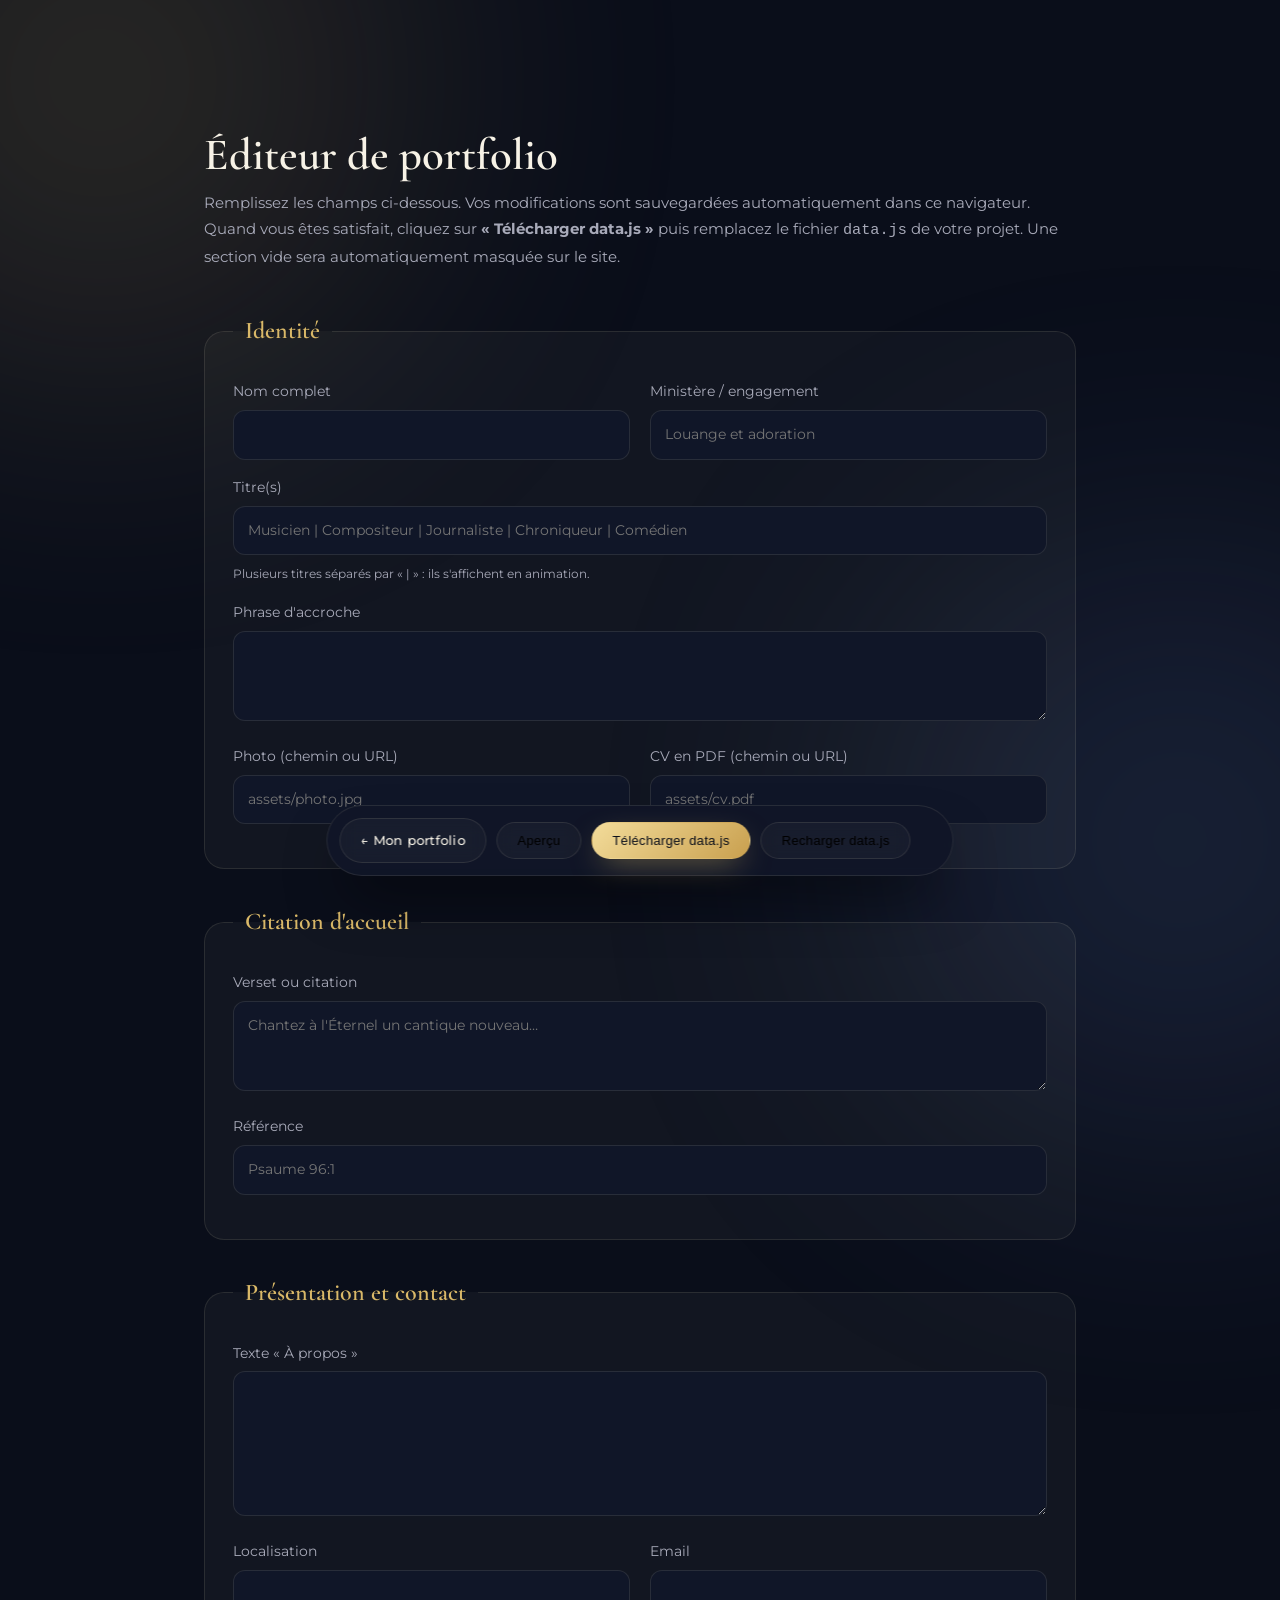
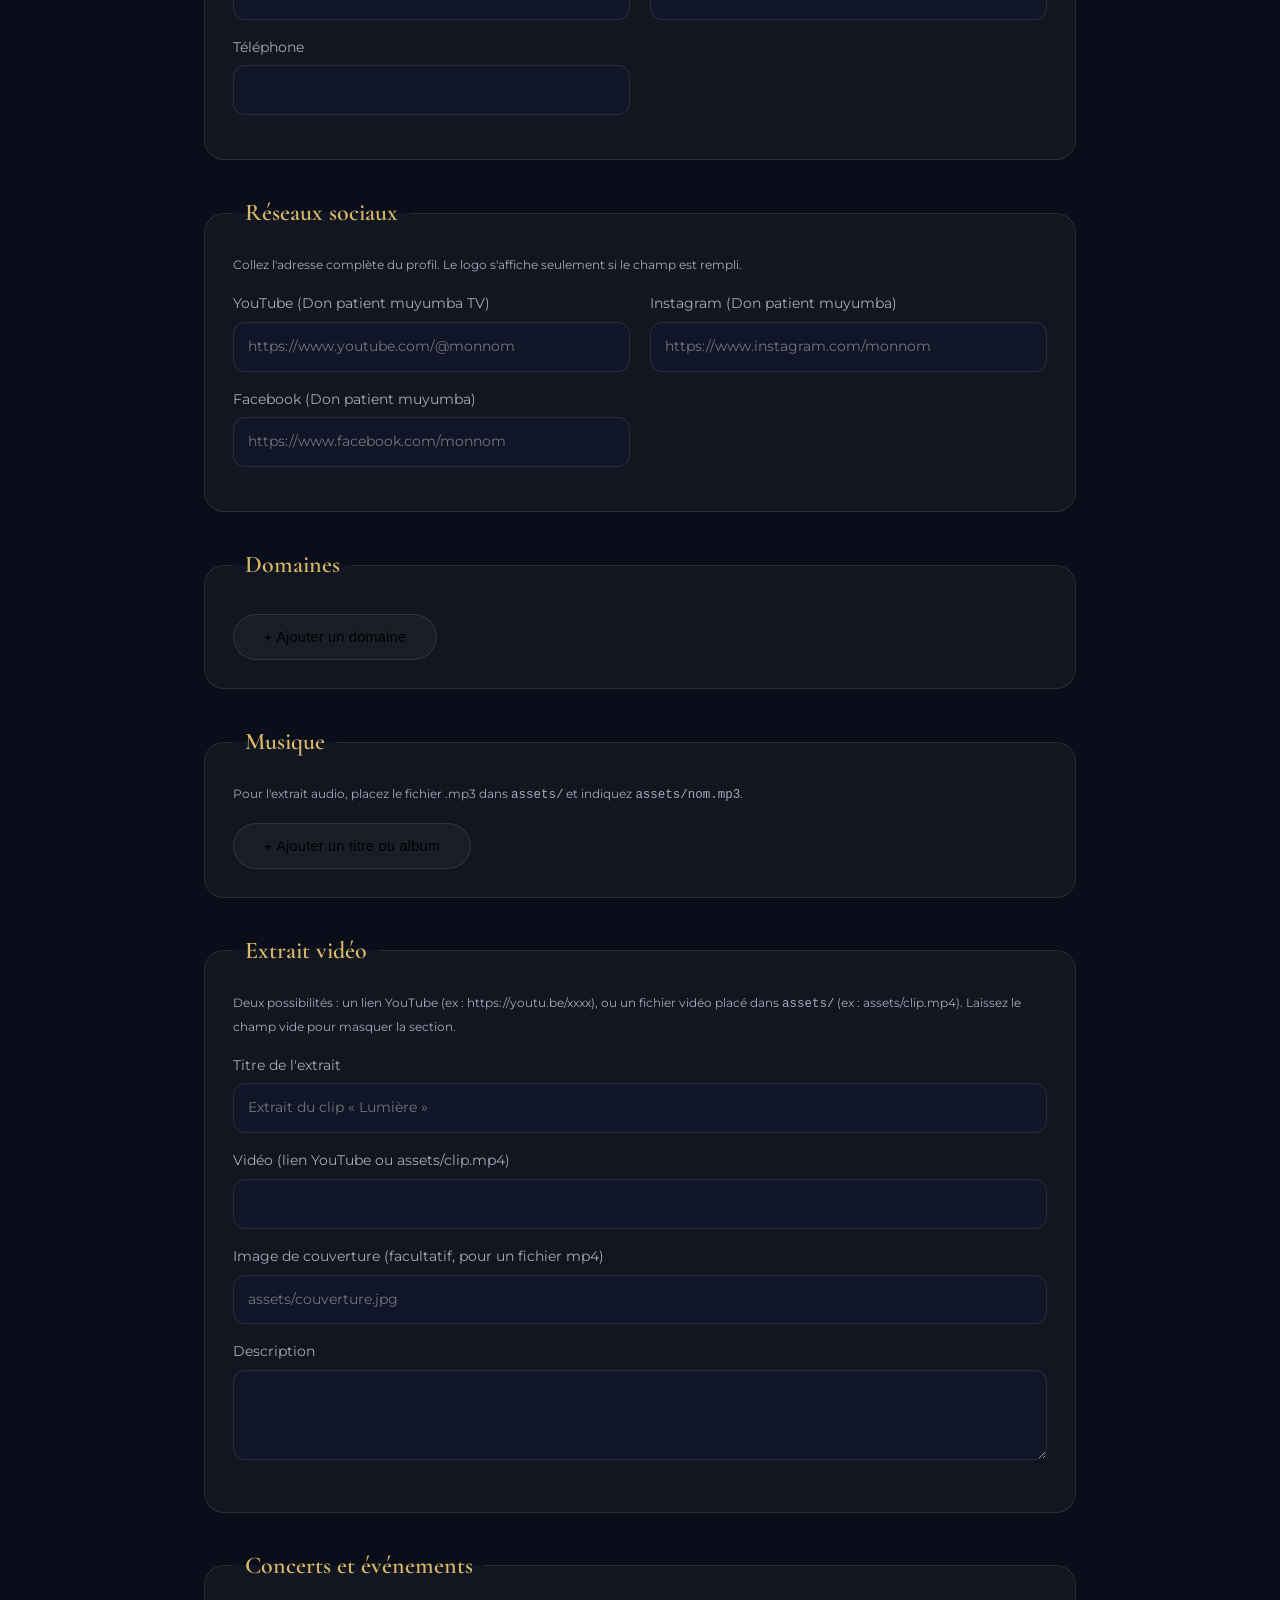
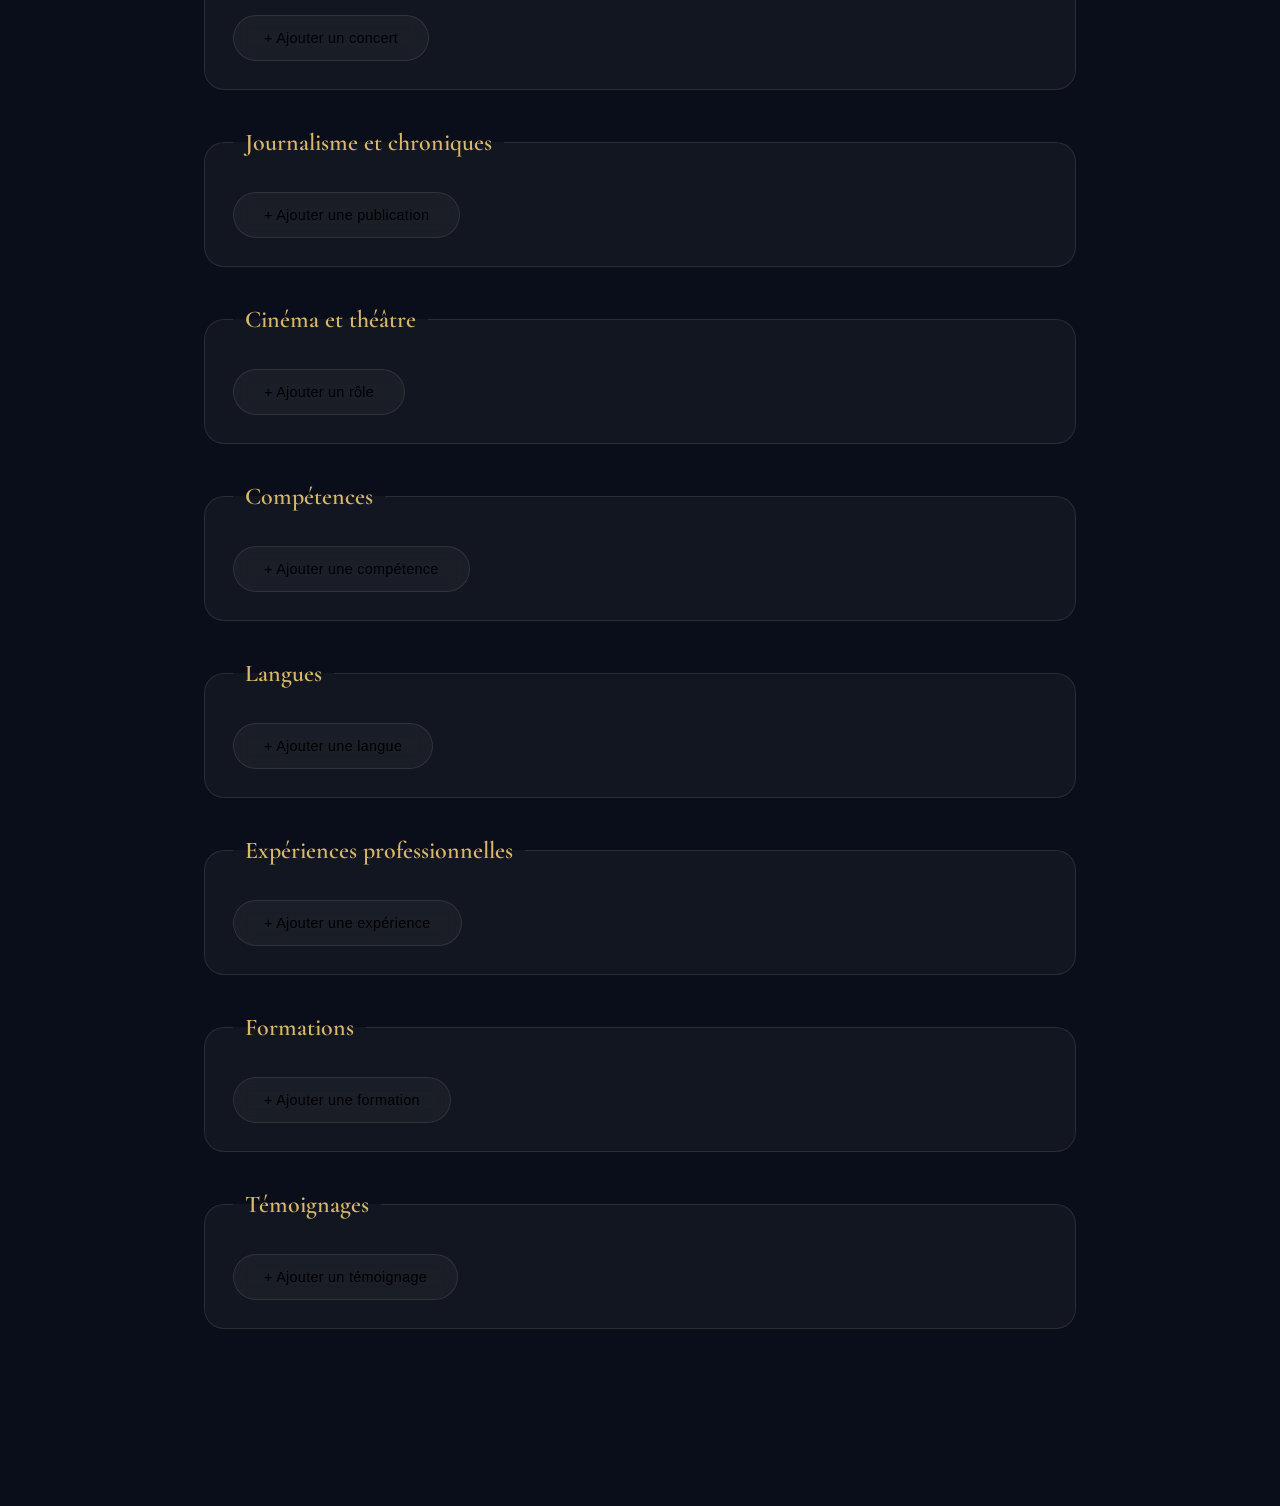
==== commit 664160d5: "Update greeting from 'Hello' to 'Goodbye'" ====
--- a/editeur.html
+++ b/editeur.html
@@ -94,14 +94,15 @@
         </div>
       </fieldset>
 
-      <fieldset>
-        <legend>Réseaux et liens</legend>
+            <fieldset>
+        <legend>Réseaux sociaux</legend>
+        <p class="hint">Collez l'adresse complète du profil. Le logo s'affiche seulement si le champ est rempli.</p>
         <div class="grid-2">
-          <label>YouTube (URL) <input data-path="socials.youtube"></label>
-          <label>Spotify (URL) <input data-path="socials.spotify"></label>
-          <label>Instagram (URL) <input data-path="socials.instagram"></label>
-          <label>Facebook (URL) <input data-path="socials.facebook"></label>
-          <label>Site web (URL) <input data-path="socials.website"></label>
+          <label>YouTube (Don patient muyumba TV) <input data-path="socials.youtube" placeholder="https://www.youtube.com/@monnom"></label>
+          <label>Instagram (Don patient muyumba) <input data-path="socials.instagram" placeholder="https://www.instagram.com/monnom"></label>
+          <label>Facebook (Don patient muyumba) <input data-path="socials.facebook" placeholder="https://www.facebook.com/monnom"></label>
+          
+          
         </div>
       </fieldset>
 
@@ -117,6 +118,14 @@
         <div id="list-albums"></div>
         <button type="button" class="btn btn-ghost" data-add="albums">+ Ajouter un titre ou album</button>
       </fieldset>
+            <fieldset>
+        <legend>Extrait vidéo</legend>
+        <p class="hint">Deux possibilités : un lien YouTube (ex : https://youtu.be/xxxx), ou un fichier vidéo placé dans <code>assets/</code> (ex : assets/clip.mp4). Laissez le champ vide pour masquer la section.</p>
+        <label>Titre de l'extrait <input data-path="clip.titre" placeholder="Extrait du clip « Lumière »"></label>
+        <label>Vidéo (lien YouTube ou assets/clip.mp4) <input data-path="clip.video"></label>
+        <label>Image de couverture (facultatif, pour un fichier mp4) <input data-path="clip.poster" placeholder="assets/couverture.jpg"></label>
+        <label>Description <textarea data-path="clip.description" rows="2"></textarea></label>
+      </fieldset>
 
       <fieldset>
         <legend>Concerts et événements</legend>
@@ -170,6 +179,7 @@
   </main>
 
   <div class="toolbar">
+        <a href="index.html" class="btn btn-ghost">← Mon portfolio</a>
     <button type="button" class="btn btn-ghost" id="btnPreview">Aperçu</button>
     <button type="button" class="btn btn-primary" id="btnDownload">Télécharger data.js</button>
     <button type="button" class="btn btn-ghost" id="btnReload">Recharger data.js</button>
@@ -285,14 +295,16 @@
     };
 
     // Chargement : brouillon sauvegardé, sinon data.js
-    function normalize(src) {
-      const s = clone(src);
+       function normalize(src) {
+      const s = clone(src || {});
       s.personal = s.personal || {};
       s.citation = s.citation || {};
       s.socials = s.socials || {};
+      s.clip = s.clip || {};
       Object.keys(LISTS).forEach(k => { s[k] = s[k] || []; });
       return s;
     }
+  
 
     let state;
     try {
@@ -413,4 +425,4 @@
     $('status').textContent = 'Prêt';
   </script>
 </body>
-</html>+</html>
